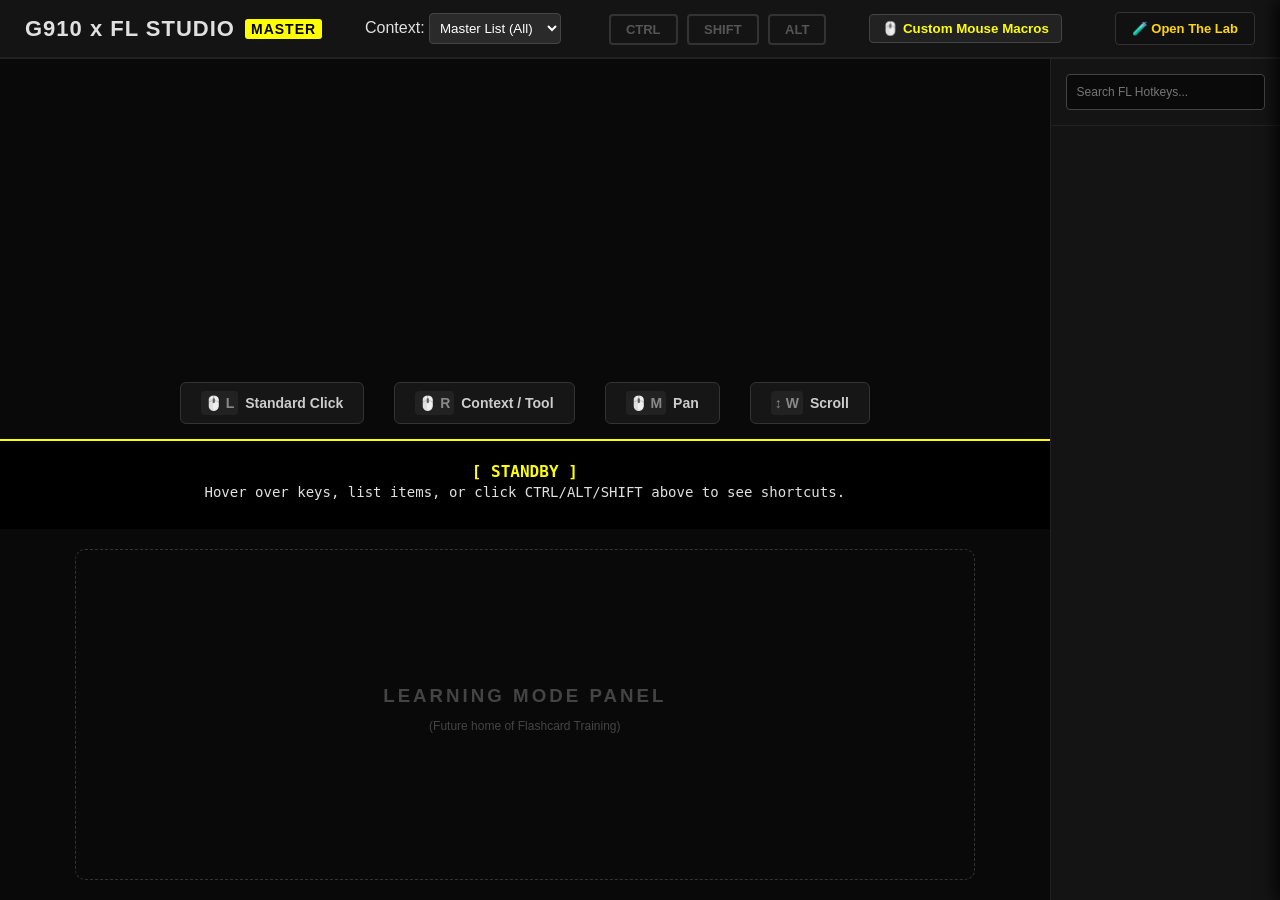
==== index.html @ 77b26d72 "feat: complete modular integration of The Lab lyric workspace and dynamic chords reference" ====
<!DOCTYPE html>
<html lang="en">
<head>
    <meta charset="UTF-8">
    <title>FL Studio G910 Hotkeys</title>
    <link rel="stylesheet" href="style.css">
    <link rel="icon" type="image/x-icon" href="favicon.ico">
</head>
<body>

<div id="header">
    <div class="logo">G910 x FL STUDIO <span id="mode-badge">MASTER</span></div>
    <div class="controls">
        Context: 
        <select id="context-select">
            <option value="Master" selected>Master List (All)</option>
            <option value="Global">Global / General</option>
            <option value="Playlist">Playlist</option>
            <option value="Piano Roll">Piano Roll</option>
            <option value="Mixer">Mixer</option>
            <option value="Channel Rack">Channel Rack</option>
            <option value="Browser">Browser</option>
        </select>
    </div>
    <div id="modifiers">
        <span class="mod-indicator" id="mod-ctrl">CTRL</span>
        <span class="mod-indicator" id="mod-shift">SHIFT</span>
        <span class="mod-indicator" id="mod-alt">ALT</span>
    </div>
    <button id="toggle-mouse">🖱️ Custom Mouse Macros</button>
<!-- Add this anchor link button directly next to it -->
    <a href="canvas/index.html" id="btn-goto-lab">🧪 Open The Lab</a>
</div>

<div id="main-container">
    <div class="keyboard-area">
        <svg id="g910-svg" viewBox="-20 -48 1550 450"></svg> <!-- Adjusted viewBox to accommodate G-keys by increasing the y offset -->
        
        <!-- NEW: Dynamic Mouse Matrix -->
        <div id="mouse-matrix">
            <div class="matrix-btn" id="mm-left"><span class="mm-icon">🖱️ L</span> <span class="mm-text">Standard Click</span></div>
            <div class="matrix-btn" id="mm-right"><span class="mm-icon">🖱️ R</span> <span class="mm-text">Context / Tool</span></div>
            <div class="matrix-btn" id="mm-mid"><span class="mm-icon">🖱️ M</span> <span class="mm-text">Pan</span></div>
            <div class="matrix-btn" id="mm-wheel"><span class="mm-icon">↕️ W</span> <span class="mm-text">Scroll</span></div>
        </div>

        <div id="hud">
            <div id="hud-title">[ STANDBY ]</div>
            <div id="hud-desc">Hover over keys, list items, or click CTRL/ALT/SHIFT above to see shortcuts.</div>
            <div id="hud-details" style="color: #00ccff; font-size: 12px; font-style: italic; margin-top: 5px;"></div>
        </div>

        <div id="learning-zone" style="margin-top: auto; width: 100%; max-width: 900px; border: 1px dashed #333; padding: 20px; border-radius: 10px; text-align: center; color: #444;">
            <h3 style="margin: 0; letter-spacing: 3px;">LEARNING MODE PANEL</h3>
            <p style="font-size: 12px;">(Future home of Flashcard Training)</p>
        </div>
    </div>
    
    <div class="reference-panel">
        <div class="search-box">
            <input type="text" id="search-input" placeholder="Search FL Hotkeys...">
        </div>
        <div id="reference-list"></div>
    </div>
</div>

<div id="mouse-drawer">
    <div class="drawer-header">G502 Custom Macros <button id="close-mouse">✕</button></div>
    <div id="mouse-list"></div>
</div>

<div id="tooltip" class="hidden">
    <div id="tt-title"></div>
    <div id="tt-desc"></div>
</div>

<script src="config.js"></script>
<script src="data.js"></script>
<script src="app.js"></script>
</body>
</html>
---- style.css ----
:root {
    --bg: #090909; --panel: #141414;
    --logi-yellow: #ffff00; --logi-blue: #00ccff;
    --text: #e0e0e0; --key-idle: #222; --key-stroke: #0a0a0a;
}
* { box-sizing: border-box; }
body { background-color: var(--bg); color: var(--text); font-family: 'Segoe UI', Tahoma, sans-serif; margin: 0; display: flex; flex-direction: column; height: 100vh; overflow: hidden; }

#header { background: var(--panel); padding: 12px 25px; display: flex; justify-content: space-between; align-items: center; border-bottom: 2px solid #222; }
.logo { font-weight: bold; font-size: 22px; letter-spacing: 1px; display: flex; align-items: center; }
#mode-badge { font-size: 14px; background: var(--logi-yellow); color: #000; padding: 2px 6px; border-radius: 3px; margin-left: 10px; font-weight: bold; text-transform: uppercase;}
select { background: #2a2a2a; color: #fff; border: 1px solid #444; padding: 6px; border-radius: 4px; outline: none; }
#toggle-mouse { background: #222; color: var(--logi-yellow); border: 1px solid #444; padding: 6px 12px; border-radius: 4px; cursor: pointer; font-weight: bold; transition: 0.2s;}
#toggle-mouse:hover { background: #333; }

.mod-indicator { padding: 6px 15px; border: 2px solid #333; border-radius: 4px; color: #555; font-size: 13px; font-weight: bold; cursor: pointer; user-select: none; transition: 0.1s; margin-left: 5px; }
.mod-indicator:hover { border-color: #777; }
.mod-indicator.on-ctrl { color: var(--logi-blue); border-color: var(--logi-blue); box-shadow: 0 0 10px rgba(0,204,255,0.4); }
.mod-indicator.on-shift { color: #ff5555; border-color: #ff5555; box-shadow: 0 0 10px rgba(255,85,85,0.4); }
.mod-indicator.on-alt { color: #55ff55; border-color: #55ff55; box-shadow: 0 0 10px rgba(85,255,85,0.4); }

#main-container { display: flex; flex: 1; overflow: hidden; }

.keyboard-area { 
    flex: 1; 
    display: flex; 
    flex-direction: column; 
    align-items: center; /* Centers the keyboard horizontally */
    padding: 20px; /* adds some breathing room around the keyboard */
    overflow-x: hidden;
}

#svg-wrapper svg {
    width: 100%; /* Forces keyboard to expand to fill the 82% width */
    height: auto;
    max-width: 1400px; /* Limits growth on ultra-wide screens */
}

.reference-panel { 
    flex: 0 0 18%; /* This narrows the side panel */
    min-width: 200px;
    background: var(--panel); 
    border-left: 1px solid #222; 
    display: flex; 
    flex-direction: column; 
}

.key rect { fill: var(--key-idle); stroke: var(--key-stroke); stroke-width: 2; transition: 0.15s ease; cursor: pointer; rx: 4; ry: 4; }
.key-text-main { fill: #777; font-size: 14px; font-weight: bold; pointer-events: none; text-anchor: middle; }
.key-text-sub { fill: var(--logi-yellow); font-size: 10px; pointer-events: none; text-anchor: middle; opacity: 0; }
.key.macro rect { fill: #1a1a00; stroke: var(--logi-yellow); }
.key.macro .key-text-main { fill: var(--logi-yellow); }
.key.has-action rect { fill: #222; stroke: var(--logi-yellow); stroke-width: 2; filter: drop-shadow(0 0 4px rgba(255,255,0,0.3)); }
.key.has-action .key-text-main { fill: #fff; transform: translateY(-4px); }
.key.has-action .key-text-sub { opacity: 1; }
.key.combo-highlight rect { fill: var(--logi-yellow); stroke: #fff; filter: drop-shadow(0 0 8px rgba(255,255,0,0.6)); }
.key.combo-highlight .key-text-main { fill: #000; transform: translateY(0); }
.key.combo-highlight .key-text-sub { opacity: 0; }
.key:hover rect { fill: #444; }

/* NEW: Mouse Matrix below Keyboard */
#mouse-matrix { 
    display: flex; 
    justify-content: center; /* Centers the row of buttons */
    gap: 30px; 
    margin-top: 10px;
    margin-bottom: 15px;
    width: 100%;
    max-width: 900px; /* Keeps the mouse section from getting too wide */
}

.matrix-btn { 
    background: #161616; 
    border: 1px solid #333; 
    padding: 8px 15px; /* Increased padding for a beefier look */
    border-radius: 6px; 
    display: flex; 
    align-items: center; 
    gap: 7px; 
    padding : 8px 20px
;
}
.mm-text { 
    color: #ccc; 
    font-size: 14px; /* Smaller, cleaner font for mouse actions */
    font-weight: bold;
}
.mm-icon { color: #888; font-size: 14px; font-weight: bold; background: #222; padding: 4px 4px; border-radius: 4px; }

.matrix-btn.has-action { border-color: var(--logi-yellow); background: #222; filter: drop-shadow(0 0 5px rgba(255,255,0,0.2)); }
.matrix-btn.has-action .mm-icon { color: var(--logi-yellow); }
.matrix-btn.has-action .mm-text { color: #fff; }
.matrix-btn.combo-highlight { border-color: #fff; background: var(--logi-yellow); filter: drop-shadow(0 0 8px rgba(255,255,0,0.6)); }
.matrix-btn.combo-highlight .mm-text, .matrix-btn.combo-highlight .mm-icon { color: #000; }

/* HUD Upgrades */
/* SPACING TIP: Adjust margin-bottom below to control space AFTER the HUD (before learning zone) */
#hud { background: #000; border-top: 2px solid var(--logi-yellow); padding: 15px 20px; height: 90px; font-family: monospace; display: flex; flex-direction: column; justify-content: center; align-items: center; text-align: center; margin-left: -20px; margin-right: -20px; margin-bottom: 20px; width: calc(100% + 40px); }
#hud-title { color: var(--logi-yellow); font-size: 16px; font-weight: bold; margin-bottom: 3px; }
#hud-desc { color: #e0e0e0; font-size: 14px; margin-bottom: 3px; }
#hud-details { color: var(--logi-blue); font-size: 12px; font-style: italic; }

.search-box { padding: 15px; border-bottom: 1px solid #222; }
#search-input { width: 100%; background: #0a0a0a; border: 1px solid #444; color: #fff; padding: 10px; border-radius: 4px; outline: none; font-size: 12px; }
#search-input:focus { border-color: var(--logi-yellow); }
#reference-list { flex: 1; overflow-y: auto; padding: 15px; }
#reference-list::-webkit-scrollbar { width: 12px; }
#reference-list::-webkit-scrollbar-thumb { background: #444; border-radius: 4px; }

.ref-group { margin-bottom: 20px; }
.ref-group-title { color: var(--logi-yellow); font-size: 22px; text-transform: uppercase; font-weight: bold; margin-bottom: 10px; border-bottom: 1px solid #333; padding-bottom: 3px; }
.ref-item { display: flex; flex-direction: column; padding: 8px; border-radius: 4px; margin-bottom: 4px; cursor: pointer; transition: 0.1s; }
.ref-item:hover { background: #222; }
.ref-item-desc { font-size: 13px; color: #ddd; margin-bottom: 5px; }

kbd { background-color: #2a2a2a; border: 1px solid #555; border-radius: 3px; box-shadow: 0 1px 1px rgba(0,0,0,0.2), inset 0 1px 0 rgba(255,255,255,0.1); color: #ccc; display: inline-block; font-size: 11px; line-height: 1; padding: 3px 6px; white-space: nowrap; font-family: monospace; font-weight: bold; }

#mouse-drawer { position: fixed; top: 0; right: -350px; width: 350px; height: 100vh; background: #0c0c0c; border-left: 2px solid var(--logi-yellow); z-index: 1000; transition: right 0.3s ease; display: flex; flex-direction: column; box-shadow: -5px 0 15px rgba(0,0,0,0.8); }
#mouse-drawer.open { right: 0; }
.drawer-header { padding: 20px; font-weight: bold; color: var(--logi-yellow); border-bottom: 1px solid #222; display: flex; justify-content: space-between; align-items: center; }
#close-mouse { background: none; border: none; color: #fff; font-size: 18px; cursor: pointer; }
#mouse-list { padding: 20px; overflow-y: auto; }
.mouse-item { padding: 12px; border-bottom: 1px solid #222; cursor: pointer; }
.mouse-item:hover { background: #1a1a1a; border-left: 3px solid var(--logi-yellow); }

#tooltip { position: fixed; background: rgba(0,0,0,0.9); border: 1px solid var(--logi-yellow); padding: 10px; border-radius: 5px; pointer-events: none; z-index: 9999; transform: translate(15px, 15px); }
#tooltip.hidden { display: none; }
#tt-title { color: var(--logi-yellow); font-weight: bold; font-size: 12px; margin-bottom: 4px; }
#tt-desc { color: #fff; font-size: 12px; }

/* Learning Zone Layout */
/* SPACING TIP: Adjust margin-top below to control space BEFORE the learning zone (after HUD) */
/* SPACING TIP: Adjust padding-top below to control space inside the learning zone box */
#learning-zone {
    display: flex;
    flex-direction: column;
    justify-content: center;
    align-items: center;
    transition: all 0.3s ease;
    flex: 1;
    min-height: 180px;
    margin-top: 0;
    padding-top: 20px;
}

.lz-menu { display: flex; gap: 20px; }
.lz-btn {
    background: #1a1a1a;
    border: 1px solid var(--logi-yellow);
    color: var(--logi-yellow);
    padding: 15px 25px;
    border-radius: 5px;
    cursor: pointer;
    font-weight: bold;
    text-transform: uppercase;
    transition: 0.2s;
}
.lz-btn:hover { background: var(--logi-yellow); color: #000; box-shadow: 0 0 15px rgba(255,255,0,0.4); }

/* Quiz Interface */
.quiz-question { font-size: 18px; color: #fff; margin-bottom: 15px; text-align: center; max-width: 80%; line-height: 1.4; }
.quiz-options { display: grid; grid-template-columns: 1fr 1fr; gap: 10px; width: 100%; max-width: 600px; }
.option-btn {
    background: #0a0a0a;
    border: 1px solid #333;
    color: #ccc;
    padding: 10px;
    border-radius: 4px;
    cursor: pointer;
    text-align: left;
    font-size: 13px;
}
.option-btn:hover { border-color: var(--logi-blue); background: #111; }

/* Feedback Classes for SVG Keys */
.key-success rect { fill: #00ff00 !important; filter: drop-shadow(0 0 10px #00ff00); transition: 0.1s; }
.key-fail rect { fill: #ff0000 !important; filter: drop-shadow(0 0 10px #ff0000); transition: 0.1s; }

/* Flashcard Prompt */
.flash-prompt { font-size: 20px; color: var(--logi-yellow); font-family: monospace; letter-spacing: 1px; }

/* Animation for Modifier Hints */
@keyframes modPulse {
    0% { transform: scale(1); box-shadow: 0 0 0px transparent; }
    50% { transform: scale(1.15); box-shadow: 0 0 20px #fff; border-color: #fff; color: #fff; }
    100% { transform: scale(1); box-shadow: 0 0 0px transparent; }
}

.mod-pulse {
    animation: modPulse 0.5s ease-in-out 3; /* Pulse 3 times */
    z-index: 100;
}

/* Physical Key Press Feedback */
.key-pressed rect {
    fill: var(--logi-blue) !important;
    stroke: #fff;
    filter: drop-shadow(0 0 12px var(--logi-blue));
    transition: 0.05s;
    transform: translateY(2px); /* Slight press effect */
}

/* Ensure pulse works on SVG elements too */
.mod-pulse rect {
    animation: modPulse 0.5s ease-in-out 3;
}

/* Keep SVG Modifiers lit when active */
.key.active-mod rect {
    fill: #444 !important;
    stroke: var(--logi-yellow);
    stroke-width: 3px;
}

/* Specific colors for active states to match header */
.key.active-ctrl rect { stroke: var(--logi-blue); fill: #002233 !important; }
.key.active-shift rect { stroke: #ff5555; fill: #330000 !important; }
.key.active-alt rect { stroke: #55ff55; fill: #003300 !important; }

/* BRIDGE NAV TO THE LAB */
#btn-goto-lab {
    display: inline-block;
    background: #111;
    color: #ffd700; /* Logitech Gold Yellow to match your hotkey accents */
    border: 1px solid #333;
    padding: 8px 16px;
    border-radius: 4px;
    font-size: 13px;
    font-family: inherit;
    font-weight: bold;
    text-decoration: none;
    cursor: pointer;
    transition: background 0.2s, border-color 0.2s, box-shadow 0.2s, color 0.2s;
    margin-left: 10px;
}

#btn-goto-lab:hover {
    background: #1a1a1a;
    border-color: #ffd700;
    box-shadow: 0 0 10px rgba(255, 215, 0, 0.4);
    color: #ffffff;
}
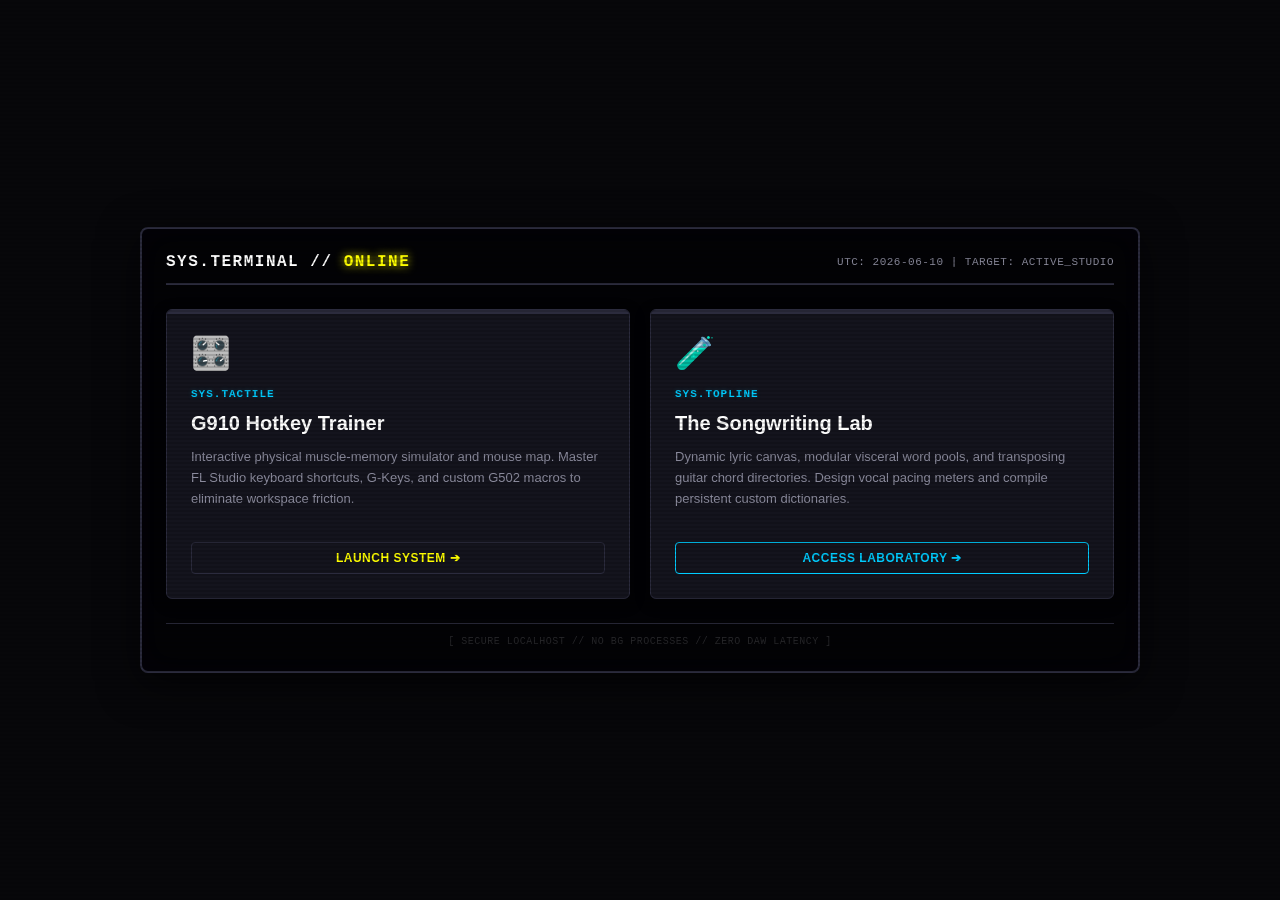
==== commit c772b991: "added splash page" ====
--- a/index.html
+++ b/index.html
@@ -2,80 +2,63 @@
 <html lang="en">
 <head>
     <meta charset="UTF-8">
-    <title>FL Studio G910 Hotkeys</title>
+    <meta name="viewport" content="width=device-width, initial-scale=1.0">
+    <title>THE STUDIO TERMINAL // COMPANION SYSTEM</title>
     <link rel="stylesheet" href="style.css">
     <link rel="icon" type="image/x-icon" href="favicon.ico">
 </head>
 <body>
 
-<div id="header">
-    <div class="logo">G910 x FL STUDIO <span id="mode-badge">MASTER</span></div>
-    <div class="controls">
-        Context: 
-        <select id="context-select">
-            <option value="Master" selected>Master List (All)</option>
-            <option value="Global">Global / General</option>
-            <option value="Playlist">Playlist</option>
-            <option value="Piano Roll">Piano Roll</option>
-            <option value="Mixer">Mixer</option>
-            <option value="Channel Rack">Channel Rack</option>
-            <option value="Browser">Browser</option>
-        </select>
+    <div class="terminal-wrapper">
+        
+        <!-- HEADER LOGO BANNER -->
+        <header class="terminal-header">
+            <div class="terminal-logo">
+                SYS.TERMINAL // <span class="logo-accent">ONLINE</span>
+            </div>
+            <div class="terminal-status">
+                UTC: 2026-06-10 | TARGET: ACTIVE_STUDIO
+            </div>
+        </header>
+
+        <!-- PORTAL INTERFACE GRID -->
+        <main class="portal-grid">
+            
+            <!-- PORTAL CARD A: HOTKEYS TRAINER -->
+            <a href="hotkeys/index.html" class="portal-card">
+                <div class="card-glow-border"></div>
+                <div class="card-content">
+                    <div class="card-icon">🎛️</div>
+                    <div class="card-sys-id">SYS.TACTILE</div>
+                    <h2 class="card-title">G910 Hotkey Trainer</h2>
+                    <p class="card-desc">
+                        Interactive physical muscle-memory simulator and mouse map. Master FL Studio keyboard shortcuts, G-Keys, and custom G502 macros to eliminate workspace friction.
+                    </p>
+                    <div class="card-footer">LAUNCH SYSTEM ➔</div>
+                </div>
+            </a>
+
+            <!-- PORTAL CARD B: THE LYRIC LAB -->
+            <a href="canvas/index.html" class="portal-card">
+                <div class="card-glow-border"></div>
+                <div class="card-content">
+                    <div class="card-icon">🧪</div>
+                    <div class="card-sys-id">SYS.TOPLINE</div>
+                    <h2 class="card-title">The Songwriting Lab</h2>
+                    <p class="card-desc">
+                        Dynamic lyric canvas, modular visceral word pools, and transposing guitar chord directories. Design vocal pacing meters and compile persistent custom dictionaries.
+                    </p>
+                    <div class="card-footer" style="color: var(--logi-blue); border-color: var(--logi-blue);">ACCESS LABORATORY ➔</div>
+                </div>
+            </a>
+
+        </main>
+
+        <!-- FOOTER DETAILS -->
+        <footer class="terminal-footer">
+            [ SECURE LOCALHOST // NO BG PROCESSES // ZERO DAW LATENCY ]
+        </footer>
     </div>
-    <div id="modifiers">
-        <span class="mod-indicator" id="mod-ctrl">CTRL</span>
-        <span class="mod-indicator" id="mod-shift">SHIFT</span>
-        <span class="mod-indicator" id="mod-alt">ALT</span>
-    </div>
-    <button id="toggle-mouse">🖱️ Custom Mouse Macros</button>
-<!-- Add this anchor link button directly next to it -->
-    <a href="canvas/index.html" id="btn-goto-lab">🧪 Open The Lab</a>
-</div>
 
-<div id="main-container">
-    <div class="keyboard-area">
-        <svg id="g910-svg" viewBox="-20 -48 1550 450"></svg> <!-- Adjusted viewBox to accommodate G-keys by increasing the y offset -->
-        
-        <!-- NEW: Dynamic Mouse Matrix -->
-        <div id="mouse-matrix">
-            <div class="matrix-btn" id="mm-left"><span class="mm-icon">🖱️ L</span> <span class="mm-text">Standard Click</span></div>
-            <div class="matrix-btn" id="mm-right"><span class="mm-icon">🖱️ R</span> <span class="mm-text">Context / Tool</span></div>
-            <div class="matrix-btn" id="mm-mid"><span class="mm-icon">🖱️ M</span> <span class="mm-text">Pan</span></div>
-            <div class="matrix-btn" id="mm-wheel"><span class="mm-icon">↕️ W</span> <span class="mm-text">Scroll</span></div>
-        </div>
-
-        <div id="hud">
-            <div id="hud-title">[ STANDBY ]</div>
-            <div id="hud-desc">Hover over keys, list items, or click CTRL/ALT/SHIFT above to see shortcuts.</div>
-            <div id="hud-details" style="color: #00ccff; font-size: 12px; font-style: italic; margin-top: 5px;"></div>
-        </div>
-
-        <div id="learning-zone" style="margin-top: auto; width: 100%; max-width: 900px; border: 1px dashed #333; padding: 20px; border-radius: 10px; text-align: center; color: #444;">
-            <h3 style="margin: 0; letter-spacing: 3px;">LEARNING MODE PANEL</h3>
-            <p style="font-size: 12px;">(Future home of Flashcard Training)</p>
-        </div>
-    </div>
-    
-    <div class="reference-panel">
-        <div class="search-box">
-            <input type="text" id="search-input" placeholder="Search FL Hotkeys...">
-        </div>
-        <div id="reference-list"></div>
-    </div>
-</div>
-
-<div id="mouse-drawer">
-    <div class="drawer-header">G502 Custom Macros <button id="close-mouse">✕</button></div>
-    <div id="mouse-list"></div>
-</div>
-
-<div id="tooltip" class="hidden">
-    <div id="tt-title"></div>
-    <div id="tt-desc"></div>
-</div>
-
-<script src="config.js"></script>
-<script src="data.js"></script>
-<script src="app.js"></script>
 </body>
 </html>
--- a/style.css
+++ b/style.css
@@ -1,242 +1,204 @@
+/* THE STUDIO TERMINAL // style.css */
+
 :root {
-    --bg: #090909; --panel: #141414;
-    --logi-yellow: #ffff00; --logi-blue: #00ccff;
-    --text: #e0e0e0; --key-idle: #222; --key-stroke: #0a0a0a;
-}
-* { box-sizing: border-box; }
-body { background-color: var(--bg); color: var(--text); font-family: 'Segoe UI', Tahoma, sans-serif; margin: 0; display: flex; flex-direction: column; height: 100vh; overflow: hidden; }
-
-#header { background: var(--panel); padding: 12px 25px; display: flex; justify-content: space-between; align-items: center; border-bottom: 2px solid #222; }
-.logo { font-weight: bold; font-size: 22px; letter-spacing: 1px; display: flex; align-items: center; }
-#mode-badge { font-size: 14px; background: var(--logi-yellow); color: #000; padding: 2px 6px; border-radius: 3px; margin-left: 10px; font-weight: bold; text-transform: uppercase;}
-select { background: #2a2a2a; color: #fff; border: 1px solid #444; padding: 6px; border-radius: 4px; outline: none; }
-#toggle-mouse { background: #222; color: var(--logi-yellow); border: 1px solid #444; padding: 6px 12px; border-radius: 4px; cursor: pointer; font-weight: bold; transition: 0.2s;}
-#toggle-mouse:hover { background: #333; }
-
-.mod-indicator { padding: 6px 15px; border: 2px solid #333; border-radius: 4px; color: #555; font-size: 13px; font-weight: bold; cursor: pointer; user-select: none; transition: 0.1s; margin-left: 5px; }
-.mod-indicator:hover { border-color: #777; }
-.mod-indicator.on-ctrl { color: var(--logi-blue); border-color: var(--logi-blue); box-shadow: 0 0 10px rgba(0,204,255,0.4); }
-.mod-indicator.on-shift { color: #ff5555; border-color: #ff5555; box-shadow: 0 0 10px rgba(255,85,85,0.4); }
-.mod-indicator.on-alt { color: #55ff55; border-color: #55ff55; box-shadow: 0 0 10px rgba(85,255,85,0.4); }
-
-#main-container { display: flex; flex: 1; overflow: hidden; }
-
-.keyboard-area { 
-    flex: 1; 
-    display: flex; 
-    flex-direction: column; 
-    align-items: center; /* Centers the keyboard horizontally */
-    padding: 20px; /* adds some breathing room around the keyboard */
-    overflow-x: hidden;
-}
-
-#svg-wrapper svg {
-    width: 100%; /* Forces keyboard to expand to fill the 82% width */
-    height: auto;
-    max-width: 1400px; /* Limits growth on ultra-wide screens */
-}
-
-.reference-panel { 
-    flex: 0 0 18%; /* This narrows the side panel */
-    min-width: 200px;
-    background: var(--panel); 
-    border-left: 1px solid #222; 
-    display: flex; 
-    flex-direction: column; 
-}
-
-.key rect { fill: var(--key-idle); stroke: var(--key-stroke); stroke-width: 2; transition: 0.15s ease; cursor: pointer; rx: 4; ry: 4; }
-.key-text-main { fill: #777; font-size: 14px; font-weight: bold; pointer-events: none; text-anchor: middle; }
-.key-text-sub { fill: var(--logi-yellow); font-size: 10px; pointer-events: none; text-anchor: middle; opacity: 0; }
-.key.macro rect { fill: #1a1a00; stroke: var(--logi-yellow); }
-.key.macro .key-text-main { fill: var(--logi-yellow); }
-.key.has-action rect { fill: #222; stroke: var(--logi-yellow); stroke-width: 2; filter: drop-shadow(0 0 4px rgba(255,255,0,0.3)); }
-.key.has-action .key-text-main { fill: #fff; transform: translateY(-4px); }
-.key.has-action .key-text-sub { opacity: 1; }
-.key.combo-highlight rect { fill: var(--logi-yellow); stroke: #fff; filter: drop-shadow(0 0 8px rgba(255,255,0,0.6)); }
-.key.combo-highlight .key-text-main { fill: #000; transform: translateY(0); }
-.key.combo-highlight .key-text-sub { opacity: 0; }
-.key:hover rect { fill: #444; }
-
-/* NEW: Mouse Matrix below Keyboard */
-#mouse-matrix { 
-    display: flex; 
-    justify-content: center; /* Centers the row of buttons */
-    gap: 30px; 
-    margin-top: 10px;
-    margin-bottom: 15px;
-    width: 100%;
-    max-width: 900px; /* Keeps the mouse section from getting too wide */
-}
-
-.matrix-btn { 
-    background: #161616; 
-    border: 1px solid #333; 
-    padding: 8px 15px; /* Increased padding for a beefier look */
-    border-radius: 6px; 
-    display: flex; 
-    align-items: center; 
-    gap: 7px; 
-    padding : 8px 20px
-;
-}
-.mm-text { 
-    color: #ccc; 
-    font-size: 14px; /* Smaller, cleaner font for mouse actions */
-    font-weight: bold;
-}
-.mm-icon { color: #888; font-size: 14px; font-weight: bold; background: #222; padding: 4px 4px; border-radius: 4px; }
-
-.matrix-btn.has-action { border-color: var(--logi-yellow); background: #222; filter: drop-shadow(0 0 5px rgba(255,255,0,0.2)); }
-.matrix-btn.has-action .mm-icon { color: var(--logi-yellow); }
-.matrix-btn.has-action .mm-text { color: #fff; }
-.matrix-btn.combo-highlight { border-color: #fff; background: var(--logi-yellow); filter: drop-shadow(0 0 8px rgba(255,255,0,0.6)); }
-.matrix-btn.combo-highlight .mm-text, .matrix-btn.combo-highlight .mm-icon { color: #000; }
-
-/* HUD Upgrades */
-/* SPACING TIP: Adjust margin-bottom below to control space AFTER the HUD (before learning zone) */
-#hud { background: #000; border-top: 2px solid var(--logi-yellow); padding: 15px 20px; height: 90px; font-family: monospace; display: flex; flex-direction: column; justify-content: center; align-items: center; text-align: center; margin-left: -20px; margin-right: -20px; margin-bottom: 20px; width: calc(100% + 40px); }
-#hud-title { color: var(--logi-yellow); font-size: 16px; font-weight: bold; margin-bottom: 3px; }
-#hud-desc { color: #e0e0e0; font-size: 14px; margin-bottom: 3px; }
-#hud-details { color: var(--logi-blue); font-size: 12px; font-style: italic; }
-
-.search-box { padding: 15px; border-bottom: 1px solid #222; }
-#search-input { width: 100%; background: #0a0a0a; border: 1px solid #444; color: #fff; padding: 10px; border-radius: 4px; outline: none; font-size: 12px; }
-#search-input:focus { border-color: var(--logi-yellow); }
-#reference-list { flex: 1; overflow-y: auto; padding: 15px; }
-#reference-list::-webkit-scrollbar { width: 12px; }
-#reference-list::-webkit-scrollbar-thumb { background: #444; border-radius: 4px; }
-
-.ref-group { margin-bottom: 20px; }
-.ref-group-title { color: var(--logi-yellow); font-size: 22px; text-transform: uppercase; font-weight: bold; margin-bottom: 10px; border-bottom: 1px solid #333; padding-bottom: 3px; }
-.ref-item { display: flex; flex-direction: column; padding: 8px; border-radius: 4px; margin-bottom: 4px; cursor: pointer; transition: 0.1s; }
-.ref-item:hover { background: #222; }
-.ref-item-desc { font-size: 13px; color: #ddd; margin-bottom: 5px; }
-
-kbd { background-color: #2a2a2a; border: 1px solid #555; border-radius: 3px; box-shadow: 0 1px 1px rgba(0,0,0,0.2), inset 0 1px 0 rgba(255,255,255,0.1); color: #ccc; display: inline-block; font-size: 11px; line-height: 1; padding: 3px 6px; white-space: nowrap; font-family: monospace; font-weight: bold; }
-
-#mouse-drawer { position: fixed; top: 0; right: -350px; width: 350px; height: 100vh; background: #0c0c0c; border-left: 2px solid var(--logi-yellow); z-index: 1000; transition: right 0.3s ease; display: flex; flex-direction: column; box-shadow: -5px 0 15px rgba(0,0,0,0.8); }
-#mouse-drawer.open { right: 0; }
-.drawer-header { padding: 20px; font-weight: bold; color: var(--logi-yellow); border-bottom: 1px solid #222; display: flex; justify-content: space-between; align-items: center; }
-#close-mouse { background: none; border: none; color: #fff; font-size: 18px; cursor: pointer; }
-#mouse-list { padding: 20px; overflow-y: auto; }
-.mouse-item { padding: 12px; border-bottom: 1px solid #222; cursor: pointer; }
-.mouse-item:hover { background: #1a1a1a; border-left: 3px solid var(--logi-yellow); }
-
-#tooltip { position: fixed; background: rgba(0,0,0,0.9); border: 1px solid var(--logi-yellow); padding: 10px; border-radius: 5px; pointer-events: none; z-index: 9999; transform: translate(15px, 15px); }
-#tooltip.hidden { display: none; }
-#tt-title { color: var(--logi-yellow); font-weight: bold; font-size: 12px; margin-bottom: 4px; }
-#tt-desc { color: #fff; font-size: 12px; }
-
-/* Learning Zone Layout */
-/* SPACING TIP: Adjust margin-top below to control space BEFORE the learning zone (after HUD) */
-/* SPACING TIP: Adjust padding-top below to control space inside the learning zone box */
-#learning-zone {
-    display: flex;
-    flex-direction: column;
+    --bg-main: #07070a;         /* Absolute G910 black */
+    --panel: #14141d;           /* Cool charcoal panel */
+    --border-color: #2b2b3d;    /* Muted gray wireframe */
+    --text-primary: #ffffff;    /* Ice white */
+    --text-secondary: #8c8c9e;  /* Lavender gray */
+    --logi-yellow: #ffff00;     /* Logitech yellow */
+    --logi-blue: #00ccff;       /* Logitech blue */
+    --accent-glow: rgba(255, 215, 0, 0.2);
+    
+    --font-sans: 'Segoe UI', Tahoma, sans-serif;
+    --font-mono: "Consolas", "Courier New", Courier, monospace;
+}
+
+* {
+    box-sizing: border-box;
+    margin: 0;
+    padding: 0;
+}
+
+body {
+    font-family: var(--font-sans);
+    background-color: var(--bg-main);
+    color: var(--text-secondary);
+    display: flex;
     justify-content: center;
     align-items: center;
-    transition: all 0.3s ease;
-    flex: 1;
-    min-height: 180px;
-    margin-top: 0;
-    padding-top: 20px;
-}
-
-.lz-menu { display: flex; gap: 20px; }
-.lz-btn {
-    background: #1a1a1a;
-    border: 1px solid var(--logi-yellow);
+    min-height: 100vh;
+    overflow: hidden;
+    position: relative;
+}
+
+/* RETRO SCANLINE EFFECT */
+body::before {
+    content: " ";
+    display: block;
+    position: absolute;
+    top: 0; left: 0; bottom: 0; right: 0;
+    background: linear-gradient(rgba(18, 16, 16, 0) 50%, rgba(0, 0, 0, 0.15) 50%);
+    background-size: 100% 4px;
+    z-index: 9999;
+    pointer-events: none;
+}
+
+/* TERMINAL OUTER WRAPPER */
+.terminal-wrapper {
+    width: 90%;
+    max-width: 1000px;
+    background: #020205;
+    border: 2px solid var(--border-color);
+    border-radius: 8px;
+    padding: 24px;
+    box-shadow: inset 0 0 30px rgba(176, 38, 255, 0.02), 0 10px 40px rgba(0, 0, 0, 0.6);
+    display: flex;
+    flex-direction: column;
+    gap: 24px;
+}
+
+/* HEADER COMPONENT */
+.terminal-header {
+    border-bottom: 2px solid var(--border-color);
+    padding-bottom: 12px;
+    display: flex;
+    justify-content: space-between;
+    align-items: center;
+}
+
+.terminal-logo {
+    font-size: 16px;
+    font-weight: 900;
+    color: var(--text-primary);
+    letter-spacing: 1.5px;
+    font-family: var(--font-mono);
+}
+
+.logo-accent {
     color: var(--logi-yellow);
-    padding: 15px 25px;
-    border-radius: 5px;
-    cursor: pointer;
-    font-weight: bold;
-    text-transform: uppercase;
-    transition: 0.2s;
-}
-.lz-btn:hover { background: var(--logi-yellow); color: #000; box-shadow: 0 0 15px rgba(255,255,0,0.4); }
-
-/* Quiz Interface */
-.quiz-question { font-size: 18px; color: #fff; margin-bottom: 15px; text-align: center; max-width: 80%; line-height: 1.4; }
-.quiz-options { display: grid; grid-template-columns: 1fr 1fr; gap: 10px; width: 100%; max-width: 600px; }
-.option-btn {
-    background: #0a0a0a;
-    border: 1px solid #333;
-    color: #ccc;
-    padding: 10px;
+    text-shadow: 0 0 10px var(--logi-yellow);
+}
+
+.terminal-status {
+    font-size: 11px;
+    font-family: var(--font-mono);
+    color: var(--text-secondary);
+    letter-spacing: 0.5px;
+}
+
+/* PORTAL CARD GRID */
+.portal-grid {
+    display: grid;
+    grid-template-columns: repeat(auto-fit, minmax(320px, 1fr));
+    gap: 20px;
+}
+
+/* INTERACTIVE PORTAL CARDS */
+.portal-card {
+    background-color: var(--panel);
+    border: 1px solid var(--border-color);
+    border-radius: 6px;
+    padding: 24px;
+    text-decoration: none;
+    color: var(--text-secondary);
+    position: relative;
+    overflow: hidden;
+    display: flex;
+    flex-direction: column;
+    justify-content: space-between;
+    transition: transform 0.2s ease, border-color 0.2s ease;
+    box-shadow: 0 4px 15px rgba(0, 0, 0, 0.3);
+}
+
+.portal-card::before {
+    content: '';
+    position: absolute;
+    top: 0; left: 0;
+    width: 100%;
+    height: 4px;
+    background-color: var(--border-color);
+    transition: background-color 0.2s ease;
+}
+
+.portal-card:hover {
+    transform: translateY(-4px) scale(1.01);
+    border-color: var(--logi-yellow);
+    box-shadow: 0 8px 25px rgba(0, 0, 0, 0.4), 0 0 15px var(--accent-glow);
+}
+
+.portal-card:hover::before {
+    background-color: var(--logi-yellow);
+}
+
+.card-content {
+    display: flex;
+    flex-direction: column;
+    gap: 12px;
+}
+
+.card-icon {
+    font-size: 32px;
+    margin-bottom: 4px;
+}
+
+.card-sys-id {
+    font-family: var(--font-mono);
+    font-size: 11px;
+    font-weight: 800;
+    letter-spacing: 1px;
+    color: var(--logi-blue);
+    text-shadow: 0 0 5px rgba(0, 204, 255, 0.2);
+}
+
+.card-title {
+    font-size: 20px;
+    font-weight: 800;
+    color: var(--text-primary);
+}
+
+.card-desc {
+    font-size: 13px;
+    line-height: 1.6;
+    color: var(--text-secondary);
+}
+
+.card-footer {
+    margin-top: 20px;
+    border: 1px solid var(--border-color);
     border-radius: 4px;
-    cursor: pointer;
-    text-align: left;
-    font-size: 13px;
-}
-.option-btn:hover { border-color: var(--logi-blue); background: #111; }
-
-/* Feedback Classes for SVG Keys */
-.key-success rect { fill: #00ff00 !important; filter: drop-shadow(0 0 10px #00ff00); transition: 0.1s; }
-.key-fail rect { fill: #ff0000 !important; filter: drop-shadow(0 0 10px #ff0000); transition: 0.1s; }
-
-/* Flashcard Prompt */
-.flash-prompt { font-size: 20px; color: var(--logi-yellow); font-family: monospace; letter-spacing: 1px; }
-
-/* Animation for Modifier Hints */
-@keyframes modPulse {
-    0% { transform: scale(1); box-shadow: 0 0 0px transparent; }
-    50% { transform: scale(1.15); box-shadow: 0 0 20px #fff; border-color: #fff; color: #fff; }
-    100% { transform: scale(1); box-shadow: 0 0 0px transparent; }
-}
-
-.mod-pulse {
-    animation: modPulse 0.5s ease-in-out 3; /* Pulse 3 times */
-    z-index: 100;
-}
-
-/* Physical Key Press Feedback */
-.key-pressed rect {
-    fill: var(--logi-blue) !important;
-    stroke: #fff;
-    filter: drop-shadow(0 0 12px var(--logi-blue));
-    transition: 0.05s;
-    transform: translateY(2px); /* Slight press effect */
-}
-
-/* Ensure pulse works on SVG elements too */
-.mod-pulse rect {
-    animation: modPulse 0.5s ease-in-out 3;
-}
-
-/* Keep SVG Modifiers lit when active */
-.key.active-mod rect {
-    fill: #444 !important;
-    stroke: var(--logi-yellow);
-    stroke-width: 3px;
-}
-
-/* Specific colors for active states to match header */
-.key.active-ctrl rect { stroke: var(--logi-blue); fill: #002233 !important; }
-.key.active-shift rect { stroke: #ff5555; fill: #330000 !important; }
-.key.active-alt rect { stroke: #55ff55; fill: #003300 !important; }
-
-/* BRIDGE NAV TO THE LAB */
-#btn-goto-lab {
-    display: inline-block;
-    background: #111;
-    color: #ffd700; /* Logitech Gold Yellow to match your hotkey accents */
-    border: 1px solid #333;
-    padding: 8px 16px;
-    border-radius: 4px;
-    font-size: 13px;
-    font-family: inherit;
-    font-weight: bold;
-    text-decoration: none;
-    cursor: pointer;
-    transition: background 0.2s, border-color 0.2s, box-shadow 0.2s, color 0.2s;
-    margin-left: 10px;
-}
-
-#btn-goto-lab:hover {
-    background: #1a1a1a;
-    border-color: #ffd700;
-    box-shadow: 0 0 10px rgba(255, 215, 0, 0.4);
-    color: #ffffff;
+    padding: 8px 12px;
+    text-align: center;
+    font-weight: 800;
+    font-size: 12px;
+    color: var(--logi-yellow);
+    letter-spacing: 0.5px;
+    transition: background 0.15s, border-color 0.15s;
+}
+
+.portal-card:hover .card-footer {
+    background-color: rgba(255, 255, 255, 0.02);
+    border-color: var(--logi-yellow);
+}
+
+/* FOOTER STATUS LINE */
+.terminal-footer {
+    border-top: 1px solid var(--border-color);
+    padding-top: 12px;
+    text-align: center;
+    font-size: 10px;
+    font-family: var(--font-mono);
+    letter-spacing: 0.5px;
+    color: rgba(255, 255, 255, 0.15);
+}
+
+@media (max-width: 768px) {
+    body {
+        overflow-y: auto;
+        padding: 20px 0;
+    }
+    .terminal-wrapper {
+        width: 95%;
+        height: auto;
+    }
 }
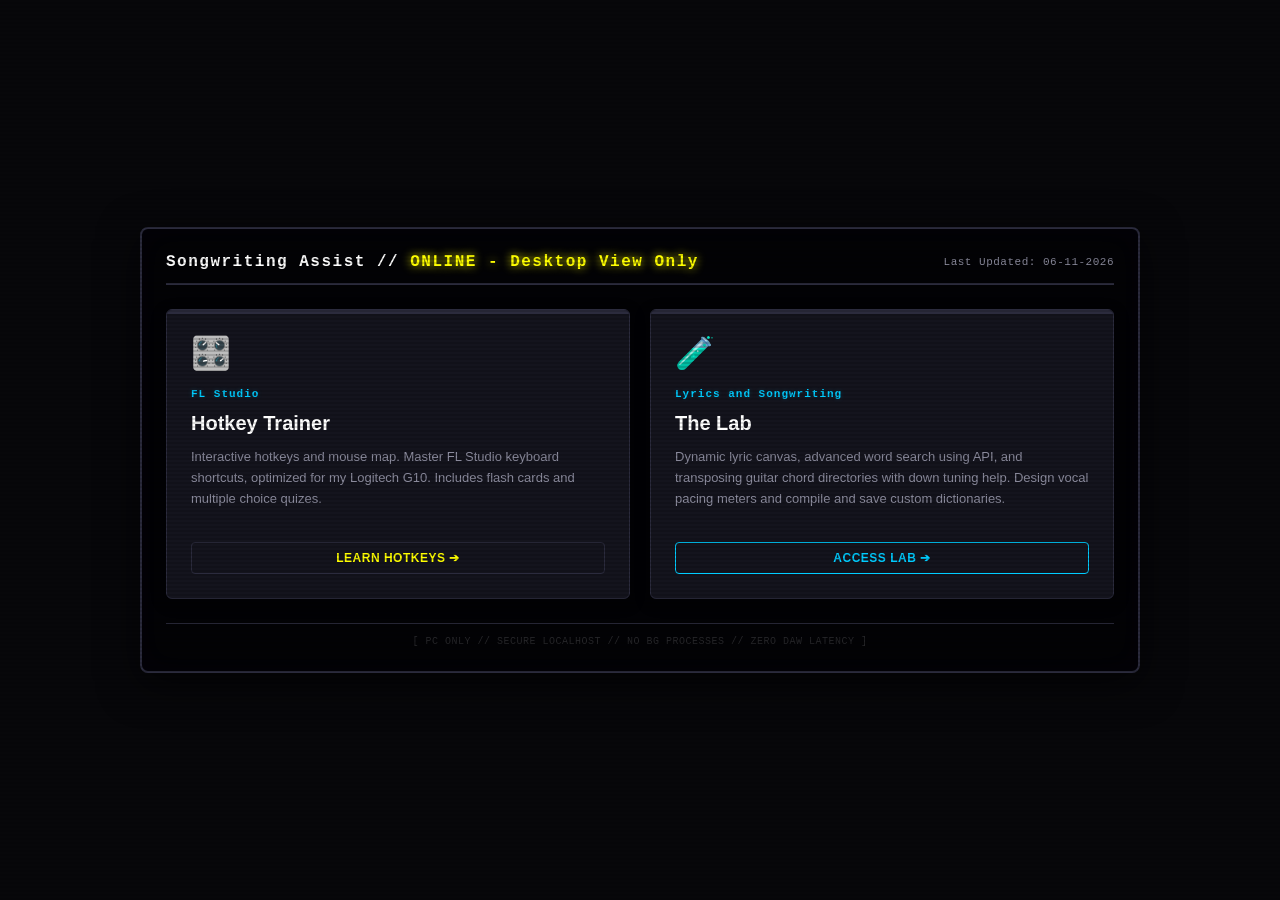
==== commit db0442d2: "fixed export import qol fixes for saving and persistence" ====
--- a/index.html
+++ b/index.html
@@ -3,7 +3,7 @@
 <head>
     <meta charset="UTF-8">
     <meta name="viewport" content="width=device-width, initial-scale=1.0">
-    <title>THE STUDIO TERMINAL // COMPANION SYSTEM</title>
+    <title>The Lab - Songwriting Assist [FL Studio Hotkeys && Songwriting Workspace]</title>
     <link rel="stylesheet" href="style.css">
     <link rel="icon" type="image/x-icon" href="favicon.ico">
 </head>
@@ -14,10 +14,10 @@
         <!-- HEADER LOGO BANNER -->
         <header class="terminal-header">
             <div class="terminal-logo">
-                SYS.TERMINAL // <span class="logo-accent">ONLINE</span>
+                Songwriting Assist // <span class="logo-accent">ONLINE - Desktop View Only</span>
             </div>
             <div class="terminal-status">
-                UTC: 2026-06-10 | TARGET: ACTIVE_STUDIO
+                Last Updated: 06-11-2026
             </div>
         </header>
 
@@ -29,26 +29,27 @@
                 <div class="card-glow-border"></div>
                 <div class="card-content">
                     <div class="card-icon">🎛️</div>
-                    <div class="card-sys-id">SYS.TACTILE</div>
-                    <h2 class="card-title">G910 Hotkey Trainer</h2>
+                    <div class="card-sys-id">FL Studio</div>
+                    <h2 class="card-title">Hotkey Trainer</h2>
                     <p class="card-desc">
-                        Interactive physical muscle-memory simulator and mouse map. Master FL Studio keyboard shortcuts, G-Keys, and custom G502 macros to eliminate workspace friction.
+                        Interactive hotkeys and mouse map. Master FL Studio keyboard shortcuts, optimized for my Logitech G10. Includes flash cards and multiple choice quizes.
                     </p>
-                    <div class="card-footer">LAUNCH SYSTEM ➔</div>
+                    <div class="card-footer">LEARN HOTKEYS ➔</div>
                 </div>
             </a>
 
             <!-- PORTAL CARD B: THE LYRIC LAB -->
             <a href="canvas/index.html" class="portal-card">
+                
                 <div class="card-glow-border"></div>
                 <div class="card-content">
                     <div class="card-icon">🧪</div>
-                    <div class="card-sys-id">SYS.TOPLINE</div>
-                    <h2 class="card-title">The Songwriting Lab</h2>
+                    <div class="card-sys-id">Lyrics and Songwriting </div>
+                    <h2 class="card-title">The Lab</h2>
                     <p class="card-desc">
-                        Dynamic lyric canvas, modular visceral word pools, and transposing guitar chord directories. Design vocal pacing meters and compile persistent custom dictionaries.
+                        Dynamic lyric canvas, advanced word search using API, and transposing guitar chord directories with down tuning help. Design vocal pacing meters and compile and save custom dictionaries. 
                     </p>
-                    <div class="card-footer" style="color: var(--logi-blue); border-color: var(--logi-blue);">ACCESS LABORATORY ➔</div>
+                    <div class="card-footer" style="color: var(--logi-blue); border-color: var(--logi-blue);">ACCESS LAB ➔</div>
                 </div>
             </a>
 
@@ -56,7 +57,7 @@
 
         <!-- FOOTER DETAILS -->
         <footer class="terminal-footer">
-            [ SECURE LOCALHOST // NO BG PROCESSES // ZERO DAW LATENCY ]
+            [ PC ONLY // SECURE LOCALHOST // NO BG PROCESSES // ZERO DAW LATENCY ]
         </footer>
     </div>
 
